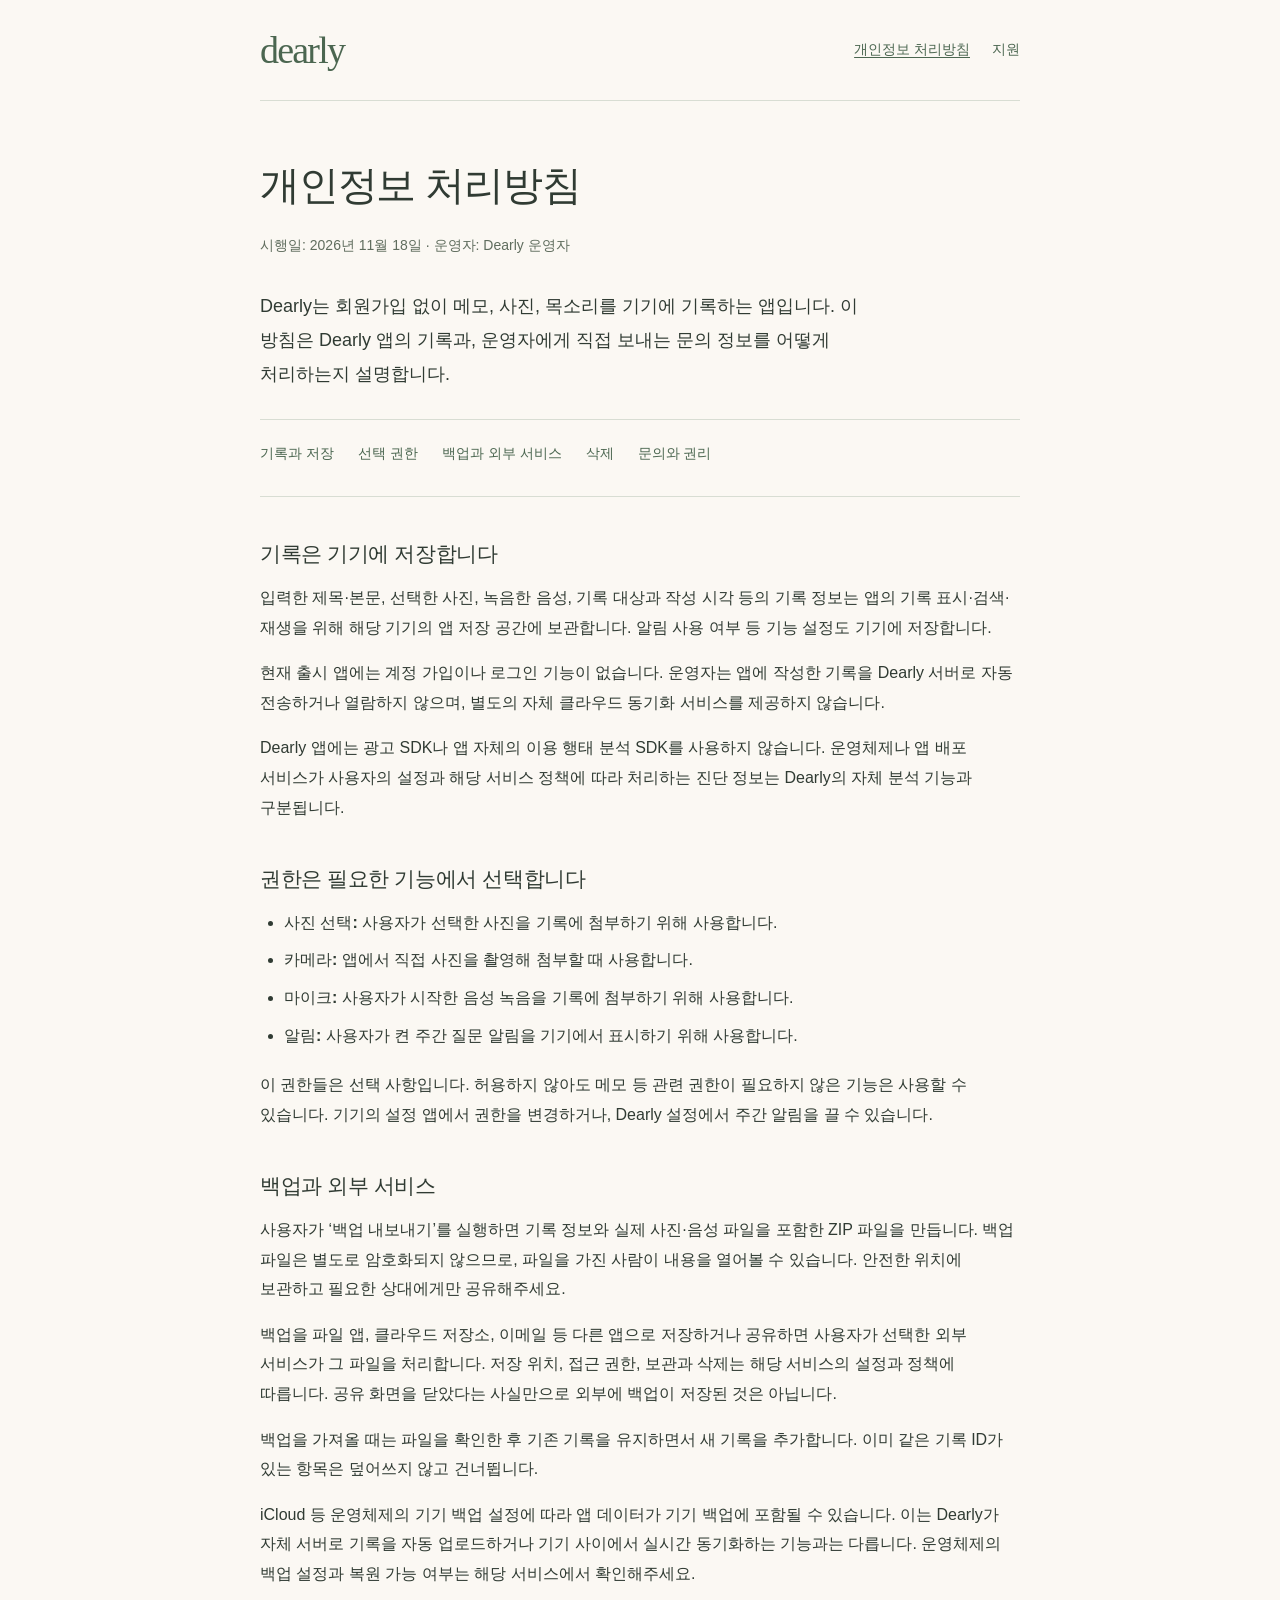
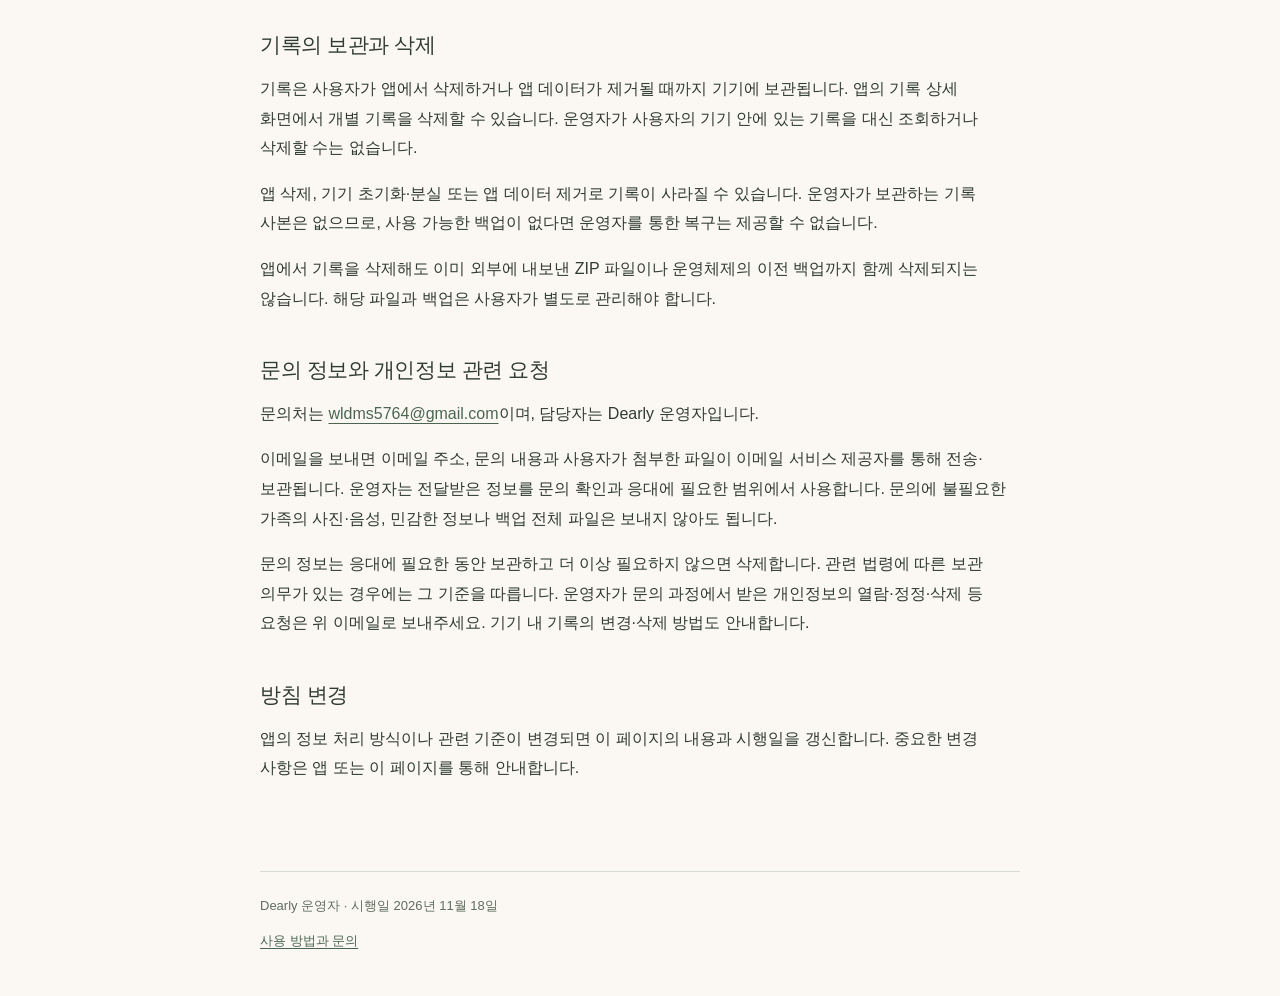
==== privacy/index.html @ 3b75b907 "Publish Dearly privacy and support pages" ====
<!doctype html>
<html lang="ko">
  <head>
    <meta charset="utf-8" />
    <meta name="viewport" content="width=device-width, initial-scale=1" />
    <meta
      name="description"
      content="Dearly 앱의 기기 내 기록 저장, 선택 권한, 백업과 문의 정보 처리에 관한 개인정보 처리방침입니다."
    />
    <title>개인정보 처리방침 · Dearly</title>
    <link rel="stylesheet" href="../styles.css" />
  </head>
  <body>
    <a class="skip-link" href="#main">본문으로 건너뛰기</a>
    <header class="site-header">
      <a class="wordmark" href="../" aria-label="Dearly 홈">dearly</a>
      <nav aria-label="주 메뉴">
        <a href="./" aria-current="page">개인정보 처리방침</a>
        <a href="../support/">지원</a>
      </nav>
    </header>
    <main id="main">
      <h1>개인정보 처리방침</h1>
      <p class="meta">시행일: 2026년 11월 18일 · 운영자: Dearly 운영자</p>
      <p class="intro">
        Dearly는 회원가입 없이 메모, 사진, 목소리를 기기에 기록하는 앱입니다. 이
        방침은 Dearly 앱의 기록과, 운영자에게 직접 보내는 문의 정보를 어떻게
        처리하는지 설명합니다.
      </p>
      <nav class="toc" aria-label="문서 목차">
        <ul>
          <li><a href="#records">기록과 저장</a></li>
          <li><a href="#permissions">선택 권한</a></li>
          <li><a href="#backup">백업과 외부 서비스</a></li>
          <li><a href="#deletion">삭제</a></li>
          <li><a href="#contact">문의와 권리</a></li>
        </ul>
      </nav>
      <section id="records">
        <h2>기록은 기기에 저장합니다</h2>
        <p>
          입력한 제목·본문, 선택한 사진, 녹음한 음성, 기록 대상과 작성 시각 등의
          기록 정보는 앱의 기록 표시·검색·재생을 위해 해당 기기의 앱 저장 공간에
          보관합니다. 알림 사용 여부 등 기능 설정도 기기에 저장합니다.
        </p>
        <p>
          현재 출시 앱에는 계정 가입이나 로그인 기능이 없습니다. 운영자는 앱에
          작성한 기록을 Dearly 서버로 자동 전송하거나 열람하지 않으며, 별도의
          자체 클라우드 동기화 서비스를 제공하지 않습니다.
        </p>
        <p>
          Dearly 앱에는 광고 SDK나 앱 자체의 이용 행태 분석 SDK를 사용하지
          않습니다. 운영체제나 앱 배포 서비스가 사용자의 설정과 해당 서비스
          정책에 따라 처리하는 진단 정보는 Dearly의 자체 분석 기능과 구분됩니다.
        </p>
      </section>
      <section id="permissions">
        <h2>권한은 필요한 기능에서 선택합니다</h2>
        <ul>
          <li>
            <strong>사진 선택:</strong> 사용자가 선택한 사진을 기록에 첨부하기
            위해 사용합니다.
          </li>
          <li>
            <strong>카메라:</strong> 앱에서 직접 사진을 촬영해 첨부할 때
            사용합니다.
          </li>
          <li>
            <strong>마이크:</strong> 사용자가 시작한 음성 녹음을 기록에 첨부하기
            위해 사용합니다.
          </li>
          <li>
            <strong>알림:</strong> 사용자가 켠 주간 질문 알림을 기기에서
            표시하기 위해 사용합니다.
          </li>
        </ul>
        <p>
          이 권한들은 선택 사항입니다. 허용하지 않아도 메모 등 관련 권한이
          필요하지 않은 기능은 사용할 수 있습니다. 기기의 설정 앱에서 권한을
          변경하거나, Dearly 설정에서 주간 알림을 끌 수 있습니다.
        </p>
      </section>
      <section id="backup">
        <h2>백업과 외부 서비스</h2>
        <p>
          사용자가 ‘백업 내보내기’를 실행하면 기록 정보와 실제 사진·음성 파일을
          포함한 ZIP 파일을 만듭니다. 백업 파일은 별도로 암호화되지 않으므로,
          파일을 가진 사람이 내용을 열어볼 수 있습니다. 안전한 위치에 보관하고
          필요한 상대에게만 공유해주세요.
        </p>
        <p>
          백업을 파일 앱, 클라우드 저장소, 이메일 등 다른 앱으로 저장하거나
          공유하면 사용자가 선택한 외부 서비스가 그 파일을 처리합니다. 저장
          위치, 접근 권한, 보관과 삭제는 해당 서비스의 설정과 정책에 따릅니다.
          공유 화면을 닫았다는 사실만으로 외부에 백업이 저장된 것은 아닙니다.
        </p>
        <p>
          백업을 가져올 때는 파일을 확인한 후 기존 기록을 유지하면서 새 기록을
          추가합니다. 이미 같은 기록 ID가 있는 항목은 덮어쓰지 않고 건너뜁니다.
        </p>
        <p>
          iCloud 등 운영체제의 기기 백업 설정에 따라 앱 데이터가 기기 백업에
          포함될 수 있습니다. 이는 Dearly가 자체 서버로 기록을 자동 업로드하거나
          기기 사이에서 실시간 동기화하는 기능과는 다릅니다. 운영체제의 백업
          설정과 복원 가능 여부는 해당 서비스에서 확인해주세요.
        </p>
      </section>
      <section id="deletion">
        <h2>기록의 보관과 삭제</h2>
        <p>
          기록은 사용자가 앱에서 삭제하거나 앱 데이터가 제거될 때까지 기기에
          보관됩니다. 앱의 기록 상세 화면에서 개별 기록을 삭제할 수 있습니다.
          운영자가 사용자의 기기 안에 있는 기록을 대신 조회하거나 삭제할 수는
          없습니다.
        </p>
        <p>
          앱 삭제, 기기 초기화·분실 또는 앱 데이터 제거로 기록이 사라질 수
          있습니다. 운영자가 보관하는 기록 사본은 없으므로, 사용 가능한 백업이
          없다면 운영자를 통한 복구는 제공할 수 없습니다.
        </p>
        <p>
          앱에서 기록을 삭제해도 이미 외부에 내보낸 ZIP 파일이나 운영체제의 이전
          백업까지 함께 삭제되지는 않습니다. 해당 파일과 백업은 사용자가 별도로
          관리해야 합니다.
        </p>
      </section>
      <section id="contact">
        <h2>문의 정보와 개인정보 관련 요청</h2>
        <p>
          문의처는
          <a href="mailto:wldms5764@gmail.com">wldms5764@gmail.com</a>이며,
          담당자는 Dearly 운영자입니다.
        </p>
        <p>
          이메일을 보내면 이메일 주소, 문의 내용과 사용자가 첨부한 파일이 이메일
          서비스 제공자를 통해 전송·보관됩니다. 운영자는 전달받은 정보를 문의
          확인과 응대에 필요한 범위에서 사용합니다. 문의에 불필요한 가족의
          사진·음성, 민감한 정보나 백업 전체 파일은 보내지 않아도 됩니다.
        </p>
        <p>
          문의 정보는 응대에 필요한 동안 보관하고 더 이상 필요하지 않으면
          삭제합니다. 관련 법령에 따른 보관 의무가 있는 경우에는 그 기준을
          따릅니다. 운영자가 문의 과정에서 받은 개인정보의 열람·정정·삭제 등
          요청은 위 이메일로 보내주세요. 기기 내 기록의 변경·삭제 방법도
          안내합니다.
        </p>
      </section>
      <section>
        <h2>방침 변경</h2>
        <p>
          앱의 정보 처리 방식이나 관련 기준이 변경되면 이 페이지의 내용과
          시행일을 갱신합니다. 중요한 변경 사항은 앱 또는 이 페이지를 통해
          안내합니다.
        </p>
      </section>
    </main>
    <footer class="site-footer">
      <p>Dearly 운영자 · 시행일 2026년 11월 18일</p>
      <a href="../support/">사용 방법과 문의</a>
    </footer>
  </body>
</html>
---- styles.css ----
:root {
  color-scheme: light;
  --paper: #fbf8f3;
  --ink: #303b33;
  --muted: #606d5e;
  --green: #4b6650;
  --sage: #e9eee4;
  --line: #d8ddd3;
  font-family:
    Pretendard,
    -apple-system,
    BlinkMacSystemFont,
    "Apple SD Gothic Neo",
    "Noto Sans KR",
    "Malgun Gothic",
    sans-serif;
  color: var(--ink);
  background: var(--paper);
  font-synthesis: none;
  line-height: 1.85;
  word-break: keep-all;
  overflow-wrap: anywhere;
}
* {
  box-sizing: border-box;
}
body {
  margin: 0;
}
a {
  color: var(--green);
  text-underline-offset: 0.22em;
}
a:hover {
  text-decoration-thickness: 2px;
}
a:focus-visible,
summary:focus-visible {
  outline: 2px solid var(--green);
  outline-offset: 5px;
  border-radius: 3px;
}
.skip-link {
  position: absolute;
  top: -100px;
  left: 20px;
  padding: 8px 16px;
  background: var(--paper);
  z-index: 1;
}
.skip-link:focus {
  top: 12px;
}
.site-header,
main,
.site-footer {
  width: min(100% - 48px, 760px);
  margin-inline: auto;
}
.site-header {
  display: flex;
  align-items: center;
  justify-content: space-between;
  gap: 20px;
  padding-block: 28px;
  border-bottom: 1px solid var(--line);
}
.wordmark {
  font-family: Georgia, "Times New Roman", serif;
  font-size: 38px;
  font-weight: 400;
  line-height: 1;
  letter-spacing: -1.8px;
  text-decoration: none;
}
nav {
  display: flex;
  flex-wrap: wrap;
  gap: 8px 22px;
  font-size: 14px;
}
nav a {
  display: inline-flex;
  align-items: center;
  min-height: 44px;
  text-decoration: none;
}
nav a[aria-current="page"] {
  text-decoration: underline;
  font-weight: 600;
}
main {
  padding-block: 54px 72px;
}
h1 {
  font-size: clamp(29px, 5vw, 40px);
  font-weight: 600;
  line-height: 1.5;
  letter-spacing: -1.2px;
  margin: 0 0 18px;
}
h2 {
  font-size: 21px;
  font-weight: 600;
  line-height: 1.6;
  letter-spacing: -0.4px;
  margin: 40px 0 12px;
}
h3 {
  font-size: 17px;
  margin: 26px 0 8px;
}
p {
  margin: 0 0 16px;
}
ul,
ol {
  padding-left: 24px;
  margin-block: 12px 20px;
}
li + li {
  margin-top: 8px;
}
.intro {
  font-size: 18px;
  line-height: 1.9;
  max-width: 36em;
}
.meta {
  color: var(--muted);
  font-size: 14px;
  margin-bottom: 30px;
}
.home-hero {
  padding-block: 30px 36px;
}
.home-hero h1 {
  font-size: clamp(34px, 6vw, 49px);
  line-height: 1.55;
}
.note {
  background: var(--sage);
  border-radius: 16px;
  padding: 22px 24px;
  margin-block: 28px;
}
.note p:last-child {
  margin-bottom: 0;
}
.guide-links {
  display: grid;
  grid-template-columns: repeat(2, minmax(0, 1fr));
  border-top: 1px solid var(--line);
  margin-top: 34px;
}
.guide-links a {
  display: block;
  padding: 24px 18px 24px 0;
  text-decoration: none;
}
.guide-links a + a {
  border-left: 1px solid var(--line);
  padding-left: 24px;
}
.guide-links strong {
  display: block;
  font-size: 20px;
  font-weight: 600;
  margin-bottom: 6px;
}
.guide-links span {
  display: block;
  font-size: 14px;
  color: var(--muted);
}
.guide-links a:hover strong {
  text-decoration: underline;
  text-underline-offset: 5px;
}
.site-footer {
  border-top: 1px solid var(--line);
  padding-block: 22px 38px;
  color: var(--muted);
  font-size: 13px;
}
.site-footer p {
  margin-bottom: 6px;
}
.site-footer a {
  display: inline-block;
  padding-block: 5px;
}
.toc {
  border-block: 1px solid var(--line);
  padding-block: 16px;
  margin-block: 28px;
}
.toc ul {
  margin: 0;
  display: flex;
  flex-wrap: wrap;
  gap: 6px 24px;
  list-style: none;
  padding: 0;
  font-size: 14px;
}
.toc li + li {
  margin: 0;
}
.toc a {
  display: inline-block;
  padding-block: 5px;
}
details {
  border-bottom: 1px solid var(--line);
  padding-block: 18px;
}
details:first-of-type {
  border-top: 1px solid var(--line);
  margin-top: 16px;
}
summary {
  cursor: pointer;
  font-size: 17px;
  font-weight: 500;
  padding-right: 8px;
}
details p,
details ol {
  margin-top: 16px;
}
details p:last-child {
  margin-bottom: 4px;
}
section {
  scroll-margin-top: 24px;
}
@media (max-width: 480px) {
  .site-header,
  main,
  .site-footer {
    width: calc(100% - 36px);
  }
  .site-header {
    align-items: flex-start;
    flex-direction: column;
    gap: 10px;
    padding-block: 22px 12px;
  }
  nav {
    gap: 4px 20px;
  }
  main {
    padding-block: 34px 52px;
  }
  .home-hero {
    padding-block: 14px 24px;
  }
  .guide-links {
    grid-template-columns: 1fr;
  }
  .guide-links a + a {
    border-left: 0;
    border-top: 1px solid var(--line);
    padding-left: 0;
  }
  .note {
    padding: 20px;
  }
}
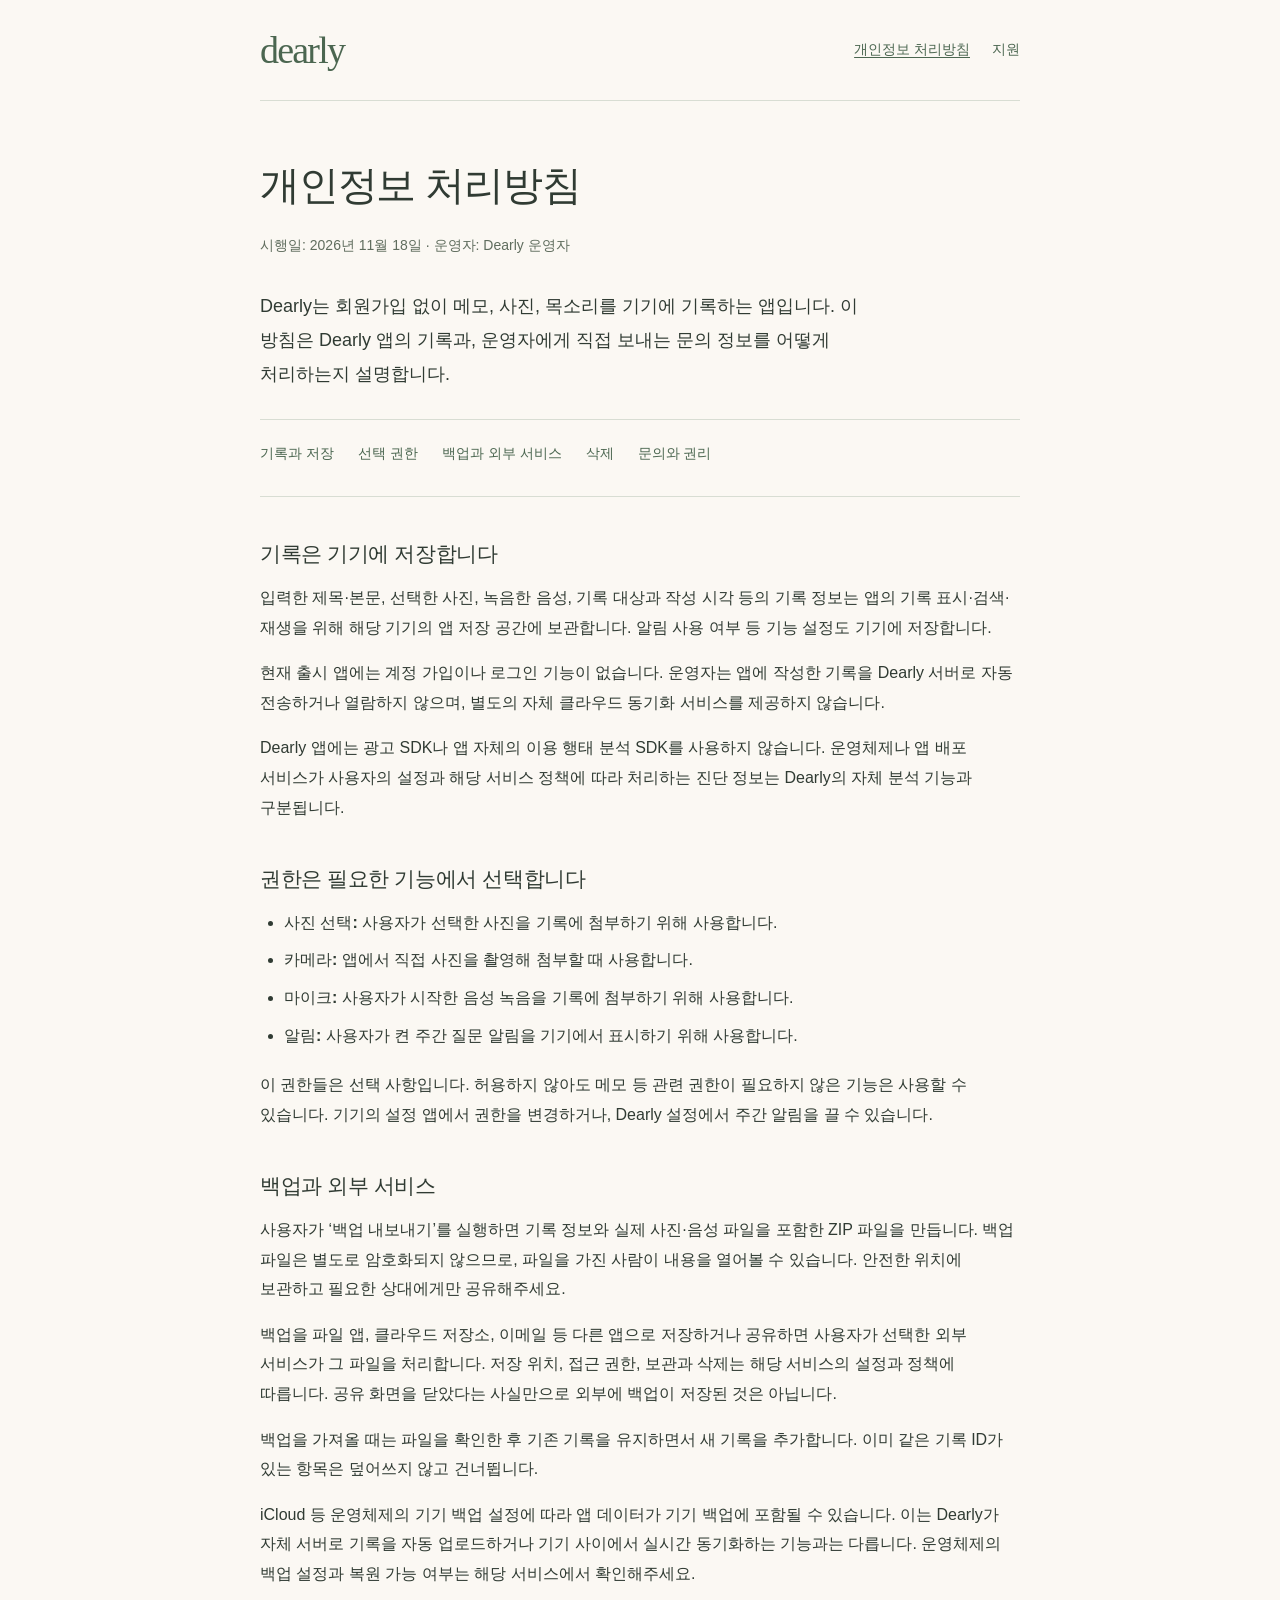
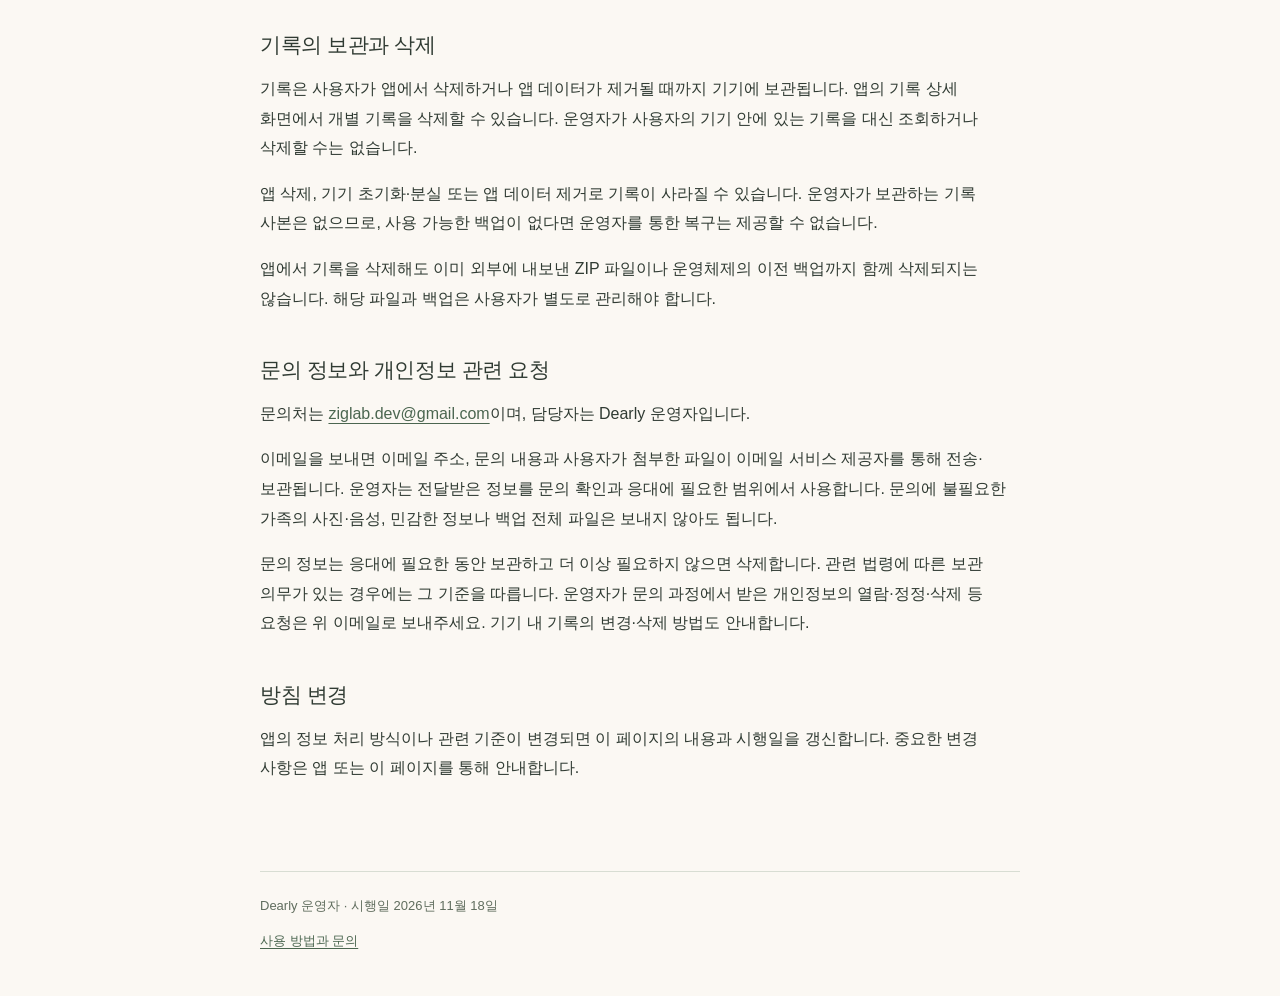
==== commit 91e12107: "Update the Dearly support email" ====
--- a/privacy/index.html
+++ b/privacy/index.html
@@ -128,7 +128,7 @@
         <h2>문의 정보와 개인정보 관련 요청</h2>
         <p>
           문의처는
-          <a href="mailto:wldms5764@gmail.com">wldms5764@gmail.com</a>이며,
+          <a href="mailto:ziglab.dev@gmail.com">ziglab.dev@gmail.com</a>이며,
           담당자는 Dearly 운영자입니다.
         </p>
         <p>
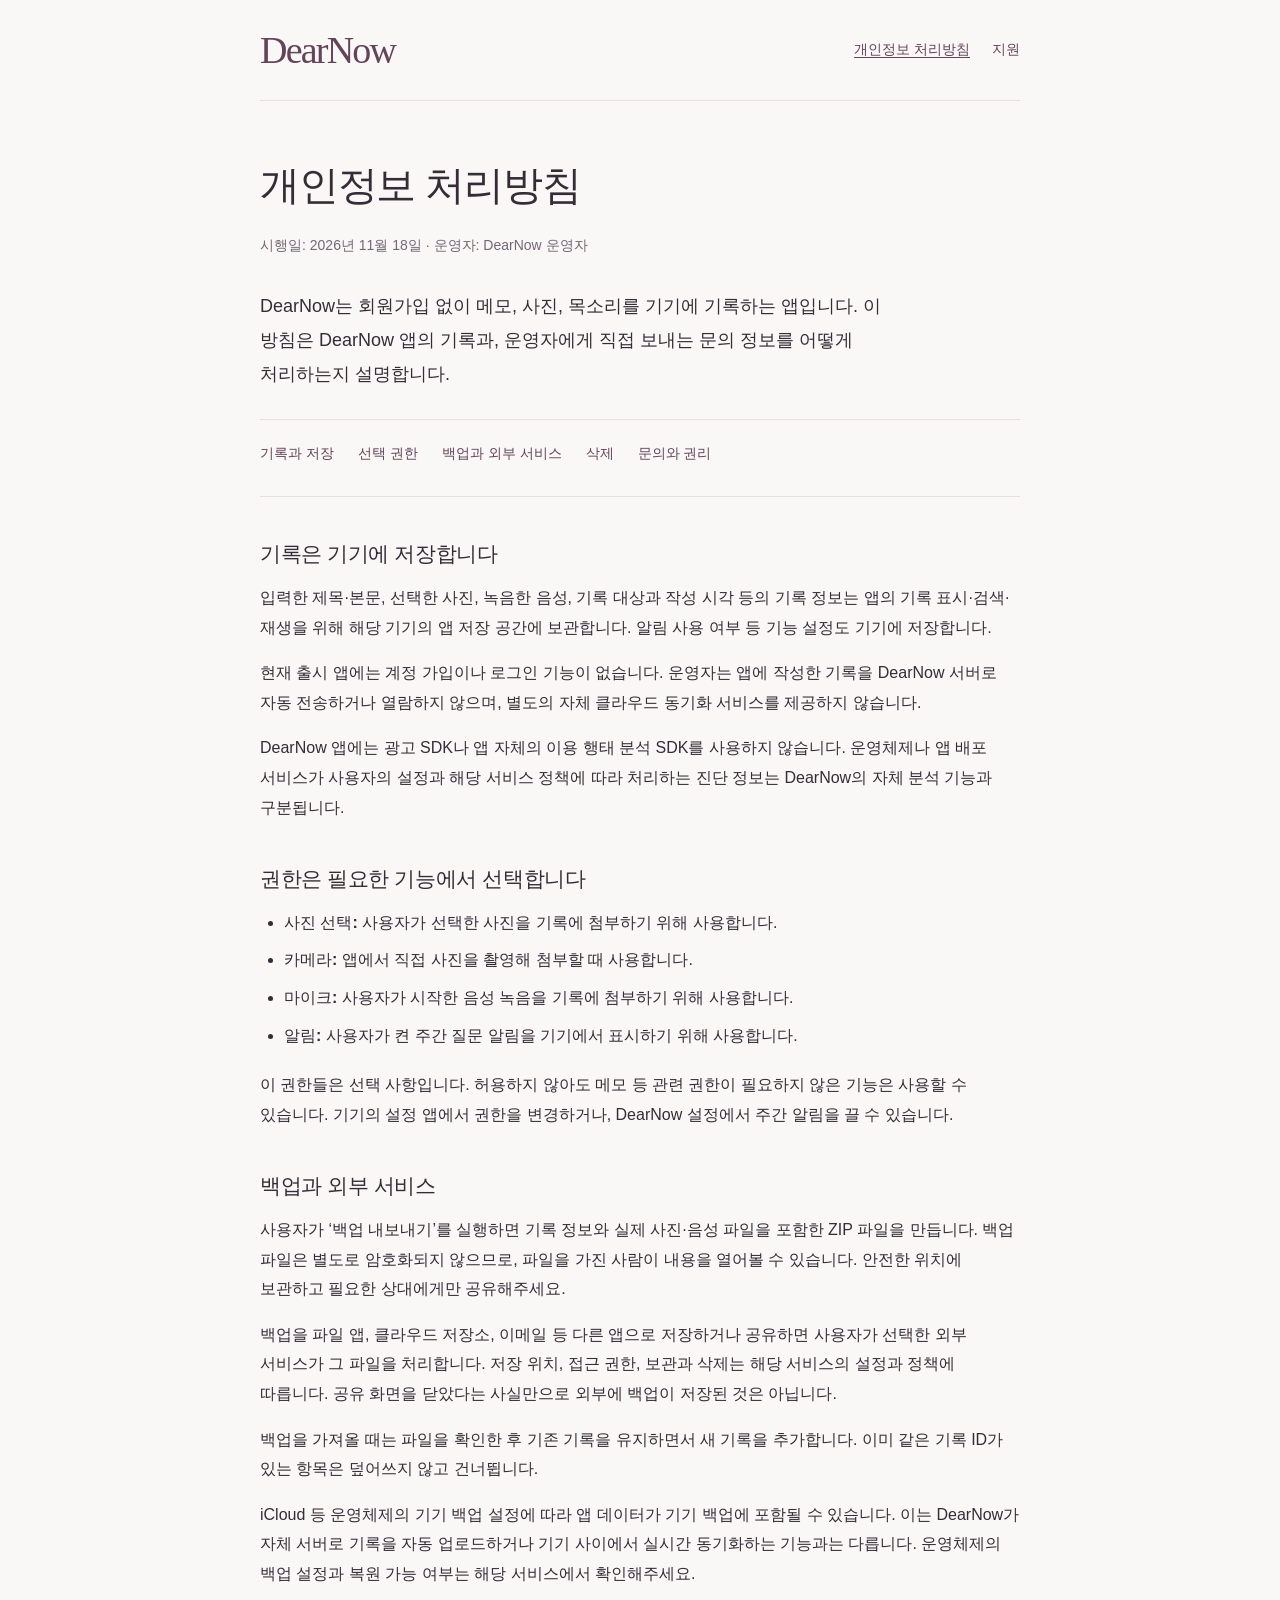
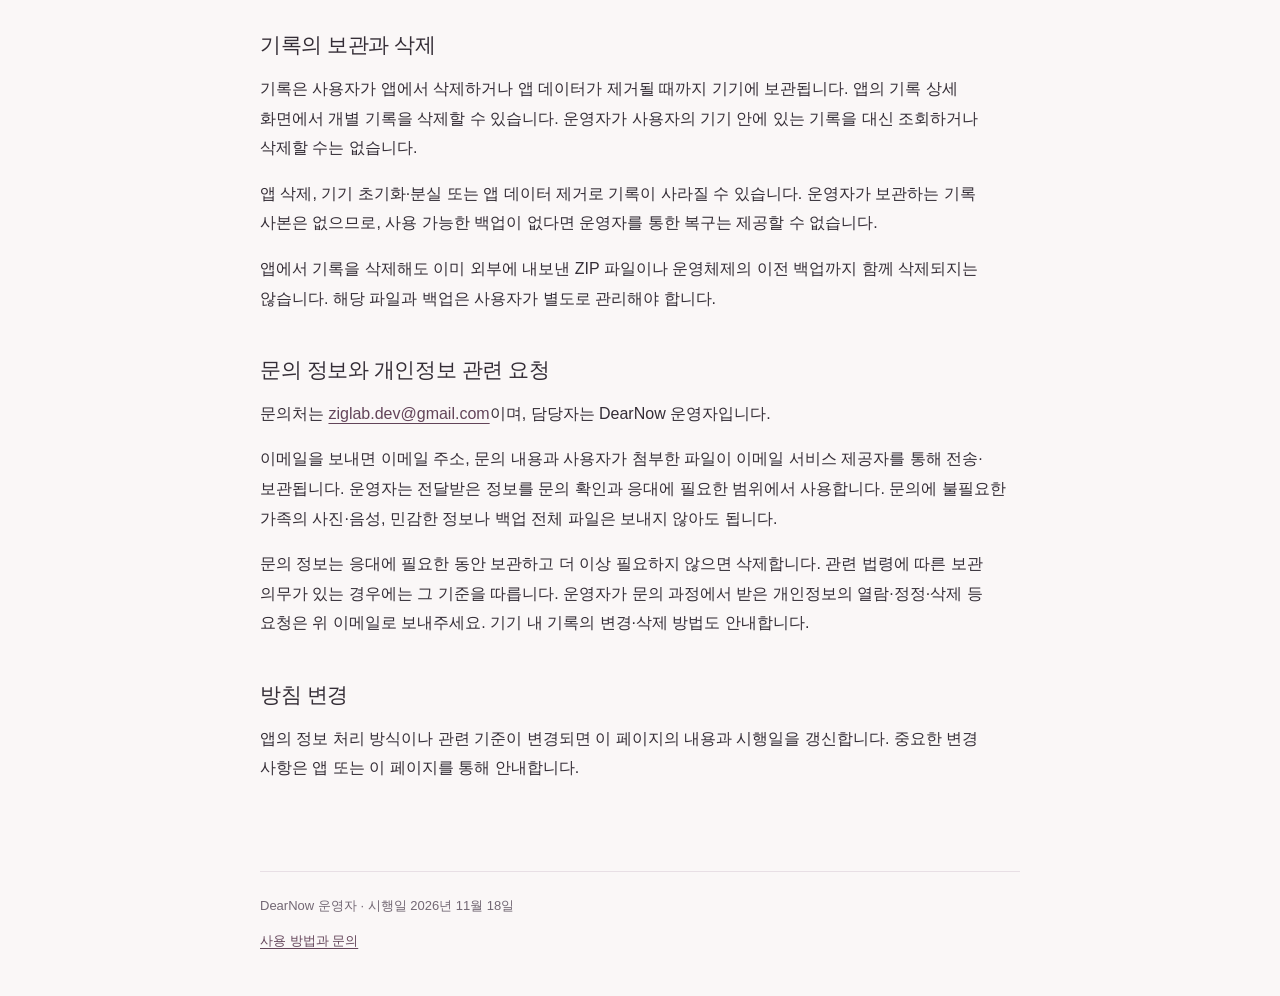
==== commit 5dab1d61: "Rebrand the app support site to DearNow" ====
--- a/privacy/index.html
+++ b/privacy/index.html
@@ -5,15 +5,15 @@
     <meta name="viewport" content="width=device-width, initial-scale=1" />
     <meta
       name="description"
-      content="Dearly 앱의 기기 내 기록 저장, 선택 권한, 백업과 문의 정보 처리에 관한 개인정보 처리방침입니다."
+      content="DearNow 앱의 기기 내 기록 저장, 선택 권한, 백업과 문의 정보 처리에 관한 개인정보 처리방침입니다."
     />
-    <title>개인정보 처리방침 · Dearly</title>
+    <title>개인정보 처리방침 · DearNow</title>
     <link rel="stylesheet" href="../styles.css" />
   </head>
   <body>
     <a class="skip-link" href="#main">본문으로 건너뛰기</a>
     <header class="site-header">
-      <a class="wordmark" href="../" aria-label="Dearly 홈">dearly</a>
+      <a class="wordmark" href="../" aria-label="DearNow 홈">DearNow</a>
       <nav aria-label="주 메뉴">
         <a href="./" aria-current="page">개인정보 처리방침</a>
         <a href="../support/">지원</a>
@@ -21,10 +21,10 @@
     </header>
     <main id="main">
       <h1>개인정보 처리방침</h1>
-      <p class="meta">시행일: 2026년 11월 18일 · 운영자: Dearly 운영자</p>
+      <p class="meta">시행일: 2026년 11월 18일 · 운영자: DearNow 운영자</p>
       <p class="intro">
-        Dearly는 회원가입 없이 메모, 사진, 목소리를 기기에 기록하는 앱입니다. 이
-        방침은 Dearly 앱의 기록과, 운영자에게 직접 보내는 문의 정보를 어떻게
+        DearNow는 회원가입 없이 메모, 사진, 목소리를 기기에 기록하는 앱입니다.
+        이 방침은 DearNow 앱의 기록과, 운영자에게 직접 보내는 문의 정보를 어떻게
         처리하는지 설명합니다.
       </p>
       <nav class="toc" aria-label="문서 목차">
@@ -45,13 +45,14 @@
         </p>
         <p>
           현재 출시 앱에는 계정 가입이나 로그인 기능이 없습니다. 운영자는 앱에
-          작성한 기록을 Dearly 서버로 자동 전송하거나 열람하지 않으며, 별도의
+          작성한 기록을 DearNow 서버로 자동 전송하거나 열람하지 않으며, 별도의
           자체 클라우드 동기화 서비스를 제공하지 않습니다.
         </p>
         <p>
-          Dearly 앱에는 광고 SDK나 앱 자체의 이용 행태 분석 SDK를 사용하지
+          DearNow 앱에는 광고 SDK나 앱 자체의 이용 행태 분석 SDK를 사용하지
           않습니다. 운영체제나 앱 배포 서비스가 사용자의 설정과 해당 서비스
-          정책에 따라 처리하는 진단 정보는 Dearly의 자체 분석 기능과 구분됩니다.
+          정책에 따라 처리하는 진단 정보는 DearNow의 자체 분석 기능과
+          구분됩니다.
         </p>
       </section>
       <section id="permissions">
@@ -77,7 +78,7 @@
         <p>
           이 권한들은 선택 사항입니다. 허용하지 않아도 메모 등 관련 권한이
           필요하지 않은 기능은 사용할 수 있습니다. 기기의 설정 앱에서 권한을
-          변경하거나, Dearly 설정에서 주간 알림을 끌 수 있습니다.
+          변경하거나, DearNow 설정에서 주간 알림을 끌 수 있습니다.
         </p>
       </section>
       <section id="backup">
@@ -100,9 +101,9 @@
         </p>
         <p>
           iCloud 등 운영체제의 기기 백업 설정에 따라 앱 데이터가 기기 백업에
-          포함될 수 있습니다. 이는 Dearly가 자체 서버로 기록을 자동 업로드하거나
-          기기 사이에서 실시간 동기화하는 기능과는 다릅니다. 운영체제의 백업
-          설정과 복원 가능 여부는 해당 서비스에서 확인해주세요.
+          포함될 수 있습니다. 이는 DearNow가 자체 서버로 기록을 자동
+          업로드하거나 기기 사이에서 실시간 동기화하는 기능과는 다릅니다.
+          운영체제의 백업 설정과 복원 가능 여부는 해당 서비스에서 확인해주세요.
         </p>
       </section>
       <section id="deletion">
@@ -129,7 +130,7 @@
         <p>
           문의처는
           <a href="mailto:ziglab.dev@gmail.com">ziglab.dev@gmail.com</a>이며,
-          담당자는 Dearly 운영자입니다.
+          담당자는 DearNow 운영자입니다.
         </p>
         <p>
           이메일을 보내면 이메일 주소, 문의 내용과 사용자가 첨부한 파일이 이메일
@@ -155,7 +156,7 @@
       </section>
     </main>
     <footer class="site-footer">
-      <p>Dearly 운영자 · 시행일 2026년 11월 18일</p>
+      <p>DearNow 운영자 · 시행일 2026년 11월 18일</p>
       <a href="../support/">사용 방법과 문의</a>
     </footer>
   </body>
--- a/styles.css
+++ b/styles.css
@@ -1,11 +1,11 @@
 :root {
   color-scheme: light;
-  --paper: #fbf8f3;
-  --ink: #303b33;
-  --muted: #606d5e;
-  --green: #4b6650;
-  --sage: #e9eee4;
-  --line: #d8ddd3;
+  --paper: #faf7f7;
+  --ink: #342d36;
+  --muted: #736874;
+  --green: #634459;
+  --sage: #f0e8ed;
+  --line: #e8dfe5;
   font-family:
     Pretendard,
     -apple-system,
